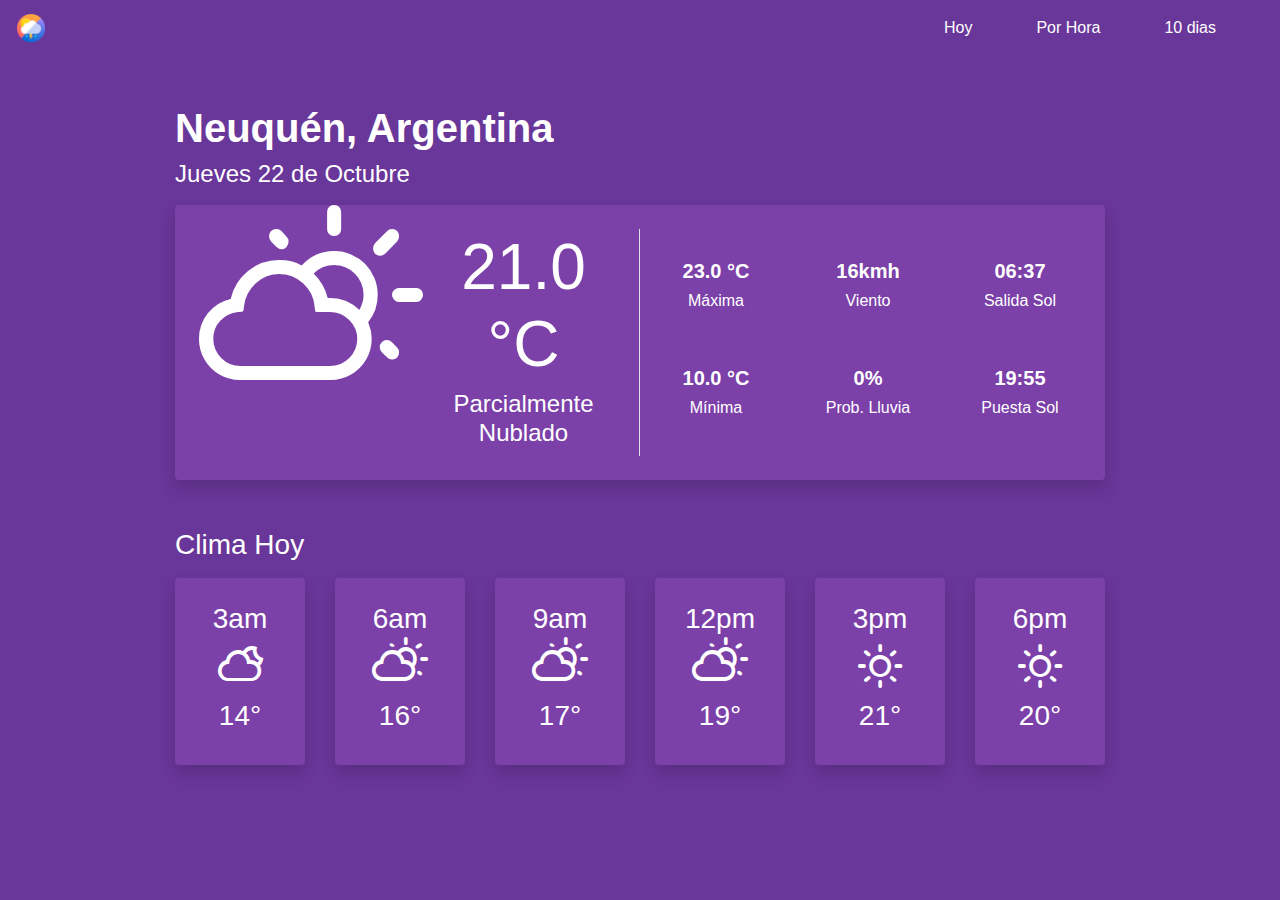
==== index.html @ 6957b63c "fix: menu links" ====
<!DOCTYPE html>
<html lang="en">
<head>
    <meta charset="UTF-8">
    <meta name="viewport" content="width=device-width, initial-scale=1.0">
    <link rel="stylesheet" href="./styles/bootstrap.min.css">
    <link rel="stylesheet" href="./styles/custom.css">
    <link rel="stylesheet" href="./styles/weather-icons.min.css">
    <title>TPO2</title>
</head>
<body class="main-bg">
      <header>
        <nav class="navbar navbar-expand-lg navbar-light main-bg ">
            <button class="navbar-toggler navbar-toggler-left" type="button" data-toggle="collapse" data-target="#navbarTogglerDemo01" aria-controls="navbarTogglerDemo01" aria-expanded="false" aria-label="Toggle navigation">
                  <span class="navbar-toggler-icon"></span>
            </button>
            <!-- imagen logo y texto-->
            <a class="navbar-brand pr-5" href="index.html">
                <img src="./assets/logo.png" width="30" height="30" class="d-inline-block align-top" alt="">
            </a>
            <div class="collapse navbar-collapse" id ="navbarTogglerDemo01">
                <div class="navbar-nav ml-auto">
                    <a class="nav-item pr-5 ml-2 text-white nav-link active " href="index.html">Hoy<span class="sr-only">(current)</span></a>
                    <a class="nav-item pr-5 ml-2 text-white nav-link" href="hora.html">Por Hora</a>
                    <a class="nav-item pr-5 ml-2 text-white nav-link" href="dias.html">10 dias</a>
                </div>
            </div>
        </nav>
    </header>
    <div class="container-fluid w-75 mt-5 text-white">
        <h1 class="bold">Neuquén, Argentina</h1>
        <h4>Jueves 22 de Octubre</h4>
        <div class="mt-3 secondary-bg p-4 text-white rounded shadow">
            <div class="row">
                <div class="col-md-12 col-lg-6 secondary-bg text-center border-right">
                    <div class="d-flex justify-content-evenly">
                        <h1 class="title huge">
                            <em class="wi wi-day-cloudy"></em>
                        </h1>
                        <div class="d-flex flex-column justify-content-center">
                            <h1 class="text-center big">
                                21.0 °C
                            </h1>
                            <h4>
                                Parcialmente Nublado
                            </h4>
                        </div>
                    </div>
                </div>
                <div class="col-md-12 col-lg-6 d-flex align-items-center justify-content-center">
                    <div class="row">
                        <div class="col-4 my-4 text-center">
                            <h5 class="bold">
                                23.0 °C
                            </h5>
                            <h6>
                                Máxima
                            </h6>
                        </div>
                        <div class="col-4 my-4 text-center">
                            <h5 class="bold">
                                16kmh
                            </h5>
                            <h6>
                                Viento
                            </h6>
                        </div>
                        <div class="col-4 my-4 text-center">
                            <h5 class="bold">
                                06:37
                            </h5>
                            <h6>
                                Salida Sol
                            </h6>
                        </div>
                        <div class="col-4 my-4 text-center">
                            <h5 class="bold">
                                10.0 °C
                            </h5>
                            <h6>
                                Mínima
                            </h6>
                        </div>
                        <div class="col-4 my-4 text-center">
                            <h5 class="bold">
                                0%
                            </h5>
                            <h6>
                                Prob. Lluvia
                            </h6>
                        </div>
                        <div class="col-4 my-4 text-center">
                            <h5 class="bold">
                                19:55
                            </h5>
                            <h6>
                                Puesta Sol
                            </h6>
                        </div>
                    </div>
                </div>
            </div>
        </div>
        <h3 class="mt-5">Clima Hoy</h3>
        <div class="row">
            <div class="col-md-4 col-lg-2">
                <div class="secondary-bg rounded shadow py-4 text-center my-2">
                    <h3>3am</h3>
                    <h1>
                        <i class="wi wi-night-alt-cloudy"></i>
                    </h1>
                    <h3>14°</h3>
                </div>
            </div>
            <div class="col-md-4 col-lg-2">
                <div class="secondary-bg rounded shadow py-4 text-center my-2">
                    <h3>6am</h3>
                    <h1>
                        <i class="wi wi-day-cloudy"></i>
                    </h1>
                    <h3>16°</h3>
                </div>
            </div>
            <div class="col-md-4 col-lg-2">
                <div class="secondary-bg rounded shadow py-4 text-center my-2">
                    <h3>9am</h3>
                    <h1>
                        <i class="wi wi-day-cloudy"></i>
                    </h1>
                    <h3>17°</h3>
                </div>
            </div>
            <div class="col-md-4 col-lg-2">
                <div class="secondary-bg rounded shadow py-4 text-center my-2">
                    <h3>12pm</h3>
                    <h1>
                        <i class="wi wi-day-cloudy"></i>
                    </h1>
                    <h3>19°</h3>
                </div>
            </div>
            <div class="col-md-4 col-lg-2">
                <div class="secondary-bg rounded shadow py-4 text-center my-2">
                    <h3>3pm</h3>
                    <h1>
                        <i class="wi wi-day-sunny"></i>
                    </h1>
                    <h3>21°</h3>
                </div>
            </div>
            <div class="col-md-4 col-lg-2">
                <div class="secondary-bg rounded shadow py-4 text-center my-2">
                    <h3>6pm</h3>
                    <h1>
                        <i class="wi wi-day-sunny"></i>
                    </h1>
                    <h3>20°</h3>
                </div>
            </div>
        </div>
    </div>
</body>
</html>
---- styles/custom.css ----
html {
    padding: 0;
    margin: 0;
}

:root {
    --main-bg-color: #693699;
    --secondary-bg-color: #7C40A9;
    --third-bg-color: #9570DD;
}

.main-bg {
    background-color: var(--main-bg-color);
}

.full-height {
    height: 100vh;
}

.center {
    display: flex;
    align-items: center;
    justify-content: center;
}

.secondary-bg {
    background: var(--secondary-bg-color);
}

.bold {
    font-weight: bold;
}

.big {
    font-size: 4rem;
}

.huge {
    font-size: 10rem;
}

.separator {
    background-color: var(--third-bg-color);
}

.justify-content-evenly {
    justify-content: space-evenly;
}

@media (max-width: 991px) {
    .border-right{
        border-right: 0px !important;
    }
}
---- styles/weather-icons.min.css ----
/*!
 *  Weather Icons 2.0
 *  Updated August 1, 2015
 *  Weather themed icons for Bootstrap
 *  Author - Erik Flowers - erik@helloerik.com
 *  Email: erik@helloerik.com
 *  Twitter: http://twitter.com/Erik_UX
 *  ------------------------------------------------------------------------------
 *  Maintained at http://erikflowers.github.io/weather-icons
 *
 *  License
 *  ------------------------------------------------------------------------------
 *  - Font licensed under SIL OFL 1.1 -
 *    http://scripts.sil.org/OFL
 *  - CSS, SCSS and LESS are licensed under MIT License -
 *    http://opensource.org/licenses/mit-license.html
 *  - Documentation licensed under CC BY 3.0 -
 *    http://creativecommons.org/licenses/by/3.0/
 *  - Inspired by and works great as a companion with Font Awesome
 *    "Font Awesome by Dave Gandy - http://fontawesome.io"
 *//*!
 *  Weather Icons 2.0
 *  Updated August 1, 2015
 *  Weather themed icons for Bootstrap
 *  Author - Erik Flowers - erik@helloerik.com
 *  Email: erik@helloerik.com
 *  Twitter: http://twitter.com/Erik_UX
 *  ------------------------------------------------------------------------------
 *  Maintained at http://erikflowers.github.io/weather-icons
 *
 *  License
 *  ------------------------------------------------------------------------------
 *  - Font licensed under SIL OFL 1.1 -
 *    http://scripts.sil.org/OFL
 *  - CSS, SCSS and LESS are licensed under MIT License -
 *    http://opensource.org/licenses/mit-license.html
 *  - Documentation licensed under CC BY 3.0 -
 *    http://creativecommons.org/licenses/by/3.0/
 *  - Inspired by and works great as a companion with Font Awesome
 *    "Font Awesome by Dave Gandy - http://fontawesome.io"
 */@font-face{font-family:weathericons;src:url(../font/weathericons-regular-webfont.eot);src:url(../font/weathericons-regular-webfont.eot?#iefix) format('embedded-opentype'),url(../font/weathericons-regular-webfont.woff2) format('woff2'),url(../font/weathericons-regular-webfont.woff) format('woff'),url(../font/weathericons-regular-webfont.ttf) format('truetype'),url(../font/weathericons-regular-webfont.svg#weather_iconsregular) format('svg');font-weight:400;font-style:normal}.wi{display:inline-block;font-family:weathericons;font-style:normal;font-weight:400;line-height:1;-webkit-font-smoothing:antialiased;-moz-osx-font-smoothing:grayscale}.wi-fw{text-align:center;width:1.4em}.wi-rotate-90{filter:progid:DXImageTransform.Microsoft.BasicImage(rotation=1);-webkit-transform:rotate(90deg);-ms-transform:rotate(90deg);transform:rotate(90deg)}.wi-rotate-180{filter:progid:DXImageTransform.Microsoft.BasicImage(rotation=2);-webkit-transform:rotate(180deg);-ms-transform:rotate(180deg);transform:rotate(180deg)}.wi-rotate-270{filter:progid:DXImageTransform.Microsoft.BasicImage(rotation=3);-webkit-transform:rotate(270deg);-ms-transform:rotate(270deg);transform:rotate(270deg)}.wi-flip-horizontal{filter:progid:DXImageTransform.Microsoft.BasicImage(rotation=0, mirror=1);-webkit-transform:scale(-1,1);-ms-transform:scale(-1,1);transform:scale(-1,1)}.wi-flip-vertical{filter:progid:DXImageTransform.Microsoft.BasicImage(rotation=2, mirror=1);-webkit-transform:scale(1,-1);-ms-transform:scale(1,-1);transform:scale(1,-1)}.wi-day-sunny:before{content:"\f00d"}.wi-day-cloudy:before{content:"\f002"}.wi-day-cloudy-gusts:before{content:"\f000"}.wi-day-cloudy-windy:before{content:"\f001"}.wi-day-fog:before{content:"\f003"}.wi-day-hail:before{content:"\f004"}.wi-day-haze:before{content:"\f0b6"}.wi-day-lightning:before{content:"\f005"}.wi-day-rain:before{content:"\f008"}.wi-day-rain-mix:before{content:"\f006"}.wi-day-rain-wind:before{content:"\f007"}.wi-day-showers:before{content:"\f009"}.wi-day-sleet:before{content:"\f0b2"}.wi-day-sleet-storm:before{content:"\f068"}.wi-day-snow:before{content:"\f00a"}.wi-day-snow-thunderstorm:before{content:"\f06b"}.wi-day-snow-wind:before{content:"\f065"}.wi-day-sprinkle:before{content:"\f00b"}.wi-day-storm-showers:before{content:"\f00e"}.wi-day-sunny-overcast:before{content:"\f00c"}.wi-day-thunderstorm:before{content:"\f010"}.wi-day-windy:before{content:"\f085"}.wi-solar-eclipse:before{content:"\f06e"}.wi-hot:before{content:"\f072"}.wi-day-cloudy-high:before{content:"\f07d"}.wi-day-light-wind:before{content:"\f0c4"}.wi-night-clear:before{content:"\f02e"}.wi-night-alt-cloudy:before{content:"\f086"}.wi-night-alt-cloudy-gusts:before{content:"\f022"}.wi-night-alt-cloudy-windy:before{content:"\f023"}.wi-night-alt-hail:before{content:"\f024"}.wi-night-alt-lightning:before{content:"\f025"}.wi-night-alt-rain:before{content:"\f028"}.wi-night-alt-rain-mix:before{content:"\f026"}.wi-night-alt-rain-wind:before{content:"\f027"}.wi-night-alt-showers:before{content:"\f029"}.wi-night-alt-sleet:before{content:"\f0b4"}.wi-night-alt-sleet-storm:before{content:"\f06a"}.wi-night-alt-snow:before{content:"\f02a"}.wi-night-alt-snow-thunderstorm:before{content:"\f06d"}.wi-night-alt-snow-wind:before{content:"\f067"}.wi-night-alt-sprinkle:before{content:"\f02b"}.wi-night-alt-storm-showers:before{content:"\f02c"}.wi-night-alt-thunderstorm:before{content:"\f02d"}.wi-night-cloudy:before{content:"\f031"}.wi-night-cloudy-gusts:before{content:"\f02f"}.wi-night-cloudy-windy:before{content:"\f030"}.wi-night-fog:before{content:"\f04a"}.wi-night-hail:before{content:"\f032"}.wi-night-lightning:before{content:"\f033"}.wi-night-partly-cloudy:before{content:"\f083"}.wi-night-rain:before{content:"\f036"}.wi-night-rain-mix:before{content:"\f034"}.wi-night-rain-wind:before{content:"\f035"}.wi-night-showers:before{content:"\f037"}.wi-night-sleet:before{content:"\f0b3"}.wi-night-sleet-storm:before{content:"\f069"}.wi-night-snow:before{content:"\f038"}.wi-night-snow-thunderstorm:before{content:"\f06c"}.wi-night-snow-wind:before{content:"\f066"}.wi-night-sprinkle:before{content:"\f039"}.wi-night-storm-showers:before{content:"\f03a"}.wi-night-thunderstorm:before{content:"\f03b"}.wi-lunar-eclipse:before{content:"\f070"}.wi-stars:before{content:"\f077"}.wi-storm-showers:before{content:"\f01d"}.wi-thunderstorm:before{content:"\f01e"}.wi-night-alt-cloudy-high:before{content:"\f07e"}.wi-night-cloudy-high:before{content:"\f080"}.wi-night-alt-partly-cloudy:before{content:"\f081"}.wi-cloud:before{content:"\f041"}.wi-cloudy:before{content:"\f013"}.wi-cloudy-gusts:before{content:"\f011"}.wi-cloudy-windy:before{content:"\f012"}.wi-fog:before{content:"\f014"}.wi-hail:before{content:"\f015"}.wi-rain:before{content:"\f019"}.wi-rain-mix:before{content:"\f017"}.wi-rain-wind:before{content:"\f018"}.wi-showers:before{content:"\f01a"}.wi-sleet:before{content:"\f0b5"}.wi-snow:before{content:"\f01b"}.wi-sprinkle:before{content:"\f01c"}.wi-storm-showers:before{content:"\f01d"}.wi-thunderstorm:before{content:"\f01e"}.wi-snow-wind:before{content:"\f064"}.wi-snow:before{content:"\f01b"}.wi-smog:before{content:"\f074"}.wi-smoke:before{content:"\f062"}.wi-lightning:before{content:"\f016"}.wi-raindrops:before{content:"\f04e"}.wi-raindrop:before{content:"\f078"}.wi-dust:before{content:"\f063"}.wi-snowflake-cold:before{content:"\f076"}.wi-windy:before{content:"\f021"}.wi-strong-wind:before{content:"\f050"}.wi-sandstorm:before{content:"\f082"}.wi-earthquake:before{content:"\f0c6"}.wi-fire:before{content:"\f0c7"}.wi-flood:before{content:"\f07c"}.wi-meteor:before{content:"\f071"}.wi-tsunami:before{content:"\f0c5"}.wi-volcano:before{content:"\f0c8"}.wi-hurricane:before{content:"\f073"}.wi-tornado:before{content:"\f056"}.wi-small-craft-advisory:before{content:"\f0cc"}.wi-gale-warning:before{content:"\f0cd"}.wi-storm-warning:before{content:"\f0ce"}.wi-hurricane-warning:before{content:"\f0cf"}.wi-wind-direction:before{content:"\f0b1"}.wi-alien:before{content:"\f075"}.wi-celsius:before{content:"\f03c"}.wi-fahrenheit:before{content:"\f045"}.wi-degrees:before{content:"\f042"}.wi-thermometer:before{content:"\f055"}.wi-thermometer-exterior:before{content:"\f053"}.wi-thermometer-internal:before{content:"\f054"}.wi-cloud-down:before{content:"\f03d"}.wi-cloud-up:before{content:"\f040"}.wi-cloud-refresh:before{content:"\f03e"}.wi-horizon:before{content:"\f047"}.wi-horizon-alt:before{content:"\f046"}.wi-sunrise:before{content:"\f051"}.wi-sunset:before{content:"\f052"}.wi-moonrise:before{content:"\f0c9"}.wi-moonset:before{content:"\f0ca"}.wi-refresh:before{content:"\f04c"}.wi-refresh-alt:before{content:"\f04b"}.wi-umbrella:before{content:"\f084"}.wi-barometer:before{content:"\f079"}.wi-humidity:before{content:"\f07a"}.wi-na:before{content:"\f07b"}.wi-train:before{content:"\f0cb"}.wi-moon-new:before{content:"\f095"}.wi-moon-waxing-crescent-1:before{content:"\f096"}.wi-moon-waxing-crescent-2:before{content:"\f097"}.wi-moon-waxing-crescent-3:before{content:"\f098"}.wi-moon-waxing-crescent-4:before{content:"\f099"}.wi-moon-waxing-crescent-5:before{content:"\f09a"}.wi-moon-waxing-crescent-6:before{content:"\f09b"}.wi-moon-first-quarter:before{content:"\f09c"}.wi-moon-waxing-gibbous-1:before{content:"\f09d"}.wi-moon-waxing-gibbous-2:before{content:"\f09e"}.wi-moon-waxing-gibbous-3:before{content:"\f09f"}.wi-moon-waxing-gibbous-4:before{content:"\f0a0"}.wi-moon-waxing-gibbous-5:before{content:"\f0a1"}.wi-moon-waxing-gibbous-6:before{content:"\f0a2"}.wi-moon-full:before{content:"\f0a3"}.wi-moon-waning-gibbous-1:before{content:"\f0a4"}.wi-moon-waning-gibbous-2:before{content:"\f0a5"}.wi-moon-waning-gibbous-3:before{content:"\f0a6"}.wi-moon-waning-gibbous-4:before{content:"\f0a7"}.wi-moon-waning-gibbous-5:before{content:"\f0a8"}.wi-moon-waning-gibbous-6:before{content:"\f0a9"}.wi-moon-third-quarter:before{content:"\f0aa"}.wi-moon-waning-crescent-1:before{content:"\f0ab"}.wi-moon-waning-crescent-2:before{content:"\f0ac"}.wi-moon-waning-crescent-3:before{content:"\f0ad"}.wi-moon-waning-crescent-4:before{content:"\f0ae"}.wi-moon-waning-crescent-5:before{content:"\f0af"}.wi-moon-waning-crescent-6:before{content:"\f0b0"}.wi-moon-alt-new:before{content:"\f0eb"}.wi-moon-alt-waxing-crescent-1:before{content:"\f0d0"}.wi-moon-alt-waxing-crescent-2:before{content:"\f0d1"}.wi-moon-alt-waxing-crescent-3:before{content:"\f0d2"}.wi-moon-alt-waxing-crescent-4:before{content:"\f0d3"}.wi-moon-alt-waxing-crescent-5:before{content:"\f0d4"}.wi-moon-alt-waxing-crescent-6:before{content:"\f0d5"}.wi-moon-alt-first-quarter:before{content:"\f0d6"}.wi-moon-alt-waxing-gibbous-1:before{content:"\f0d7"}.wi-moon-alt-waxing-gibbous-2:before{content:"\f0d8"}.wi-moon-alt-waxing-gibbous-3:before{content:"\f0d9"}.wi-moon-alt-waxing-gibbous-4:before{content:"\f0da"}.wi-moon-alt-waxing-gibbous-5:before{content:"\f0db"}.wi-moon-alt-waxing-gibbous-6:before{content:"\f0dc"}.wi-moon-alt-full:before{content:"\f0dd"}.wi-moon-alt-waning-gibbous-1:before{content:"\f0de"}.wi-moon-alt-waning-gibbous-2:before{content:"\f0df"}.wi-moon-alt-waning-gibbous-3:before{content:"\f0e0"}.wi-moon-alt-waning-gibbous-4:before{content:"\f0e1"}.wi-moon-alt-waning-gibbous-5:before{content:"\f0e2"}.wi-moon-alt-waning-gibbous-6:before{content:"\f0e3"}.wi-moon-alt-third-quarter:before{content:"\f0e4"}.wi-moon-alt-waning-crescent-1:before{content:"\f0e5"}.wi-moon-alt-waning-crescent-2:before{content:"\f0e6"}.wi-moon-alt-waning-crescent-3:before{content:"\f0e7"}.wi-moon-alt-waning-crescent-4:before{content:"\f0e8"}.wi-moon-alt-waning-crescent-5:before{content:"\f0e9"}.wi-moon-alt-waning-crescent-6:before{content:"\f0ea"}.wi-moon-0:before{content:"\f095"}.wi-moon-1:before{content:"\f096"}.wi-moon-2:before{content:"\f097"}.wi-moon-3:before{content:"\f098"}.wi-moon-4:before{content:"\f099"}.wi-moon-5:before{content:"\f09a"}.wi-moon-6:before{content:"\f09b"}.wi-moon-7:before{content:"\f09c"}.wi-moon-8:before{content:"\f09d"}.wi-moon-9:before{content:"\f09e"}.wi-moon-10:before{content:"\f09f"}.wi-moon-11:before{content:"\f0a0"}.wi-moon-12:before{content:"\f0a1"}.wi-moon-13:before{content:"\f0a2"}.wi-moon-14:before{content:"\f0a3"}.wi-moon-15:before{content:"\f0a4"}.wi-moon-16:before{content:"\f0a5"}.wi-moon-17:before{content:"\f0a6"}.wi-moon-18:before{content:"\f0a7"}.wi-moon-19:before{content:"\f0a8"}.wi-moon-20:before{content:"\f0a9"}.wi-moon-21:before{content:"\f0aa"}.wi-moon-22:before{content:"\f0ab"}.wi-moon-23:before{content:"\f0ac"}.wi-moon-24:before{content:"\f0ad"}.wi-moon-25:before{content:"\f0ae"}.wi-moon-26:before{content:"\f0af"}.wi-moon-27:before{content:"\f0b0"}.wi-time-1:before{content:"\f08a"}.wi-time-2:before{content:"\f08b"}.wi-time-3:before{content:"\f08c"}.wi-time-4:before{content:"\f08d"}.wi-time-5:before{content:"\f08e"}.wi-time-6:before{content:"\f08f"}.wi-time-7:before{content:"\f090"}.wi-time-8:before{content:"\f091"}.wi-time-9:before{content:"\f092"}.wi-time-10:before{content:"\f093"}.wi-time-11:before{content:"\f094"}.wi-time-12:before{content:"\f089"}.wi-direction-up:before{content:"\f058"}.wi-direction-up-right:before{content:"\f057"}.wi-direction-right:before{content:"\f04d"}.wi-direction-down-right:before{content:"\f088"}.wi-direction-down:before{content:"\f044"}.wi-direction-down-left:before{content:"\f043"}.wi-direction-left:before{content:"\f048"}.wi-direction-up-left:before{content:"\f087"}.wi-wind-beaufort-0:before{content:"\f0b7"}.wi-wind-beaufort-1:before{content:"\f0b8"}.wi-wind-beaufort-2:before{content:"\f0b9"}.wi-wind-beaufort-3:before{content:"\f0ba"}.wi-wind-beaufort-4:before{content:"\f0bb"}.wi-wind-beaufort-5:before{content:"\f0bc"}.wi-wind-beaufort-6:before{content:"\f0bd"}.wi-wind-beaufort-7:before{content:"\f0be"}.wi-wind-beaufort-8:before{content:"\f0bf"}.wi-wind-beaufort-9:before{content:"\f0c0"}.wi-wind-beaufort-10:before{content:"\f0c1"}.wi-wind-beaufort-11:before{content:"\f0c2"}.wi-wind-beaufort-12:before{content:"\f0c3"}.wi-yahoo-0:before{content:"\f056"}.wi-yahoo-1:before{content:"\f00e"}.wi-yahoo-2:before{content:"\f073"}.wi-yahoo-3:before{content:"\f01e"}.wi-yahoo-4:before{content:"\f01e"}.wi-yahoo-5:before{content:"\f017"}.wi-yahoo-6:before{content:"\f017"}.wi-yahoo-7:before{content:"\f017"}.wi-yahoo-8:before{content:"\f015"}.wi-yahoo-9:before{content:"\f01a"}.wi-yahoo-10:before{content:"\f015"}.wi-yahoo-11:before{content:"\f01a"}.wi-yahoo-12:before{content:"\f01a"}.wi-yahoo-13:before{content:"\f01b"}.wi-yahoo-14:before{content:"\f00a"}.wi-yahoo-15:before{content:"\f064"}.wi-yahoo-16:before{content:"\f01b"}.wi-yahoo-17:before{content:"\f015"}.wi-yahoo-18:before{content:"\f017"}.wi-yahoo-19:before{content:"\f063"}.wi-yahoo-20:before{content:"\f014"}.wi-yahoo-21:before{content:"\f021"}.wi-yahoo-22:before{content:"\f062"}.wi-yahoo-23:before{content:"\f050"}.wi-yahoo-24:before{content:"\f050"}.wi-yahoo-25:before{content:"\f076"}.wi-yahoo-26:before{content:"\f013"}.wi-yahoo-27:before{content:"\f031"}.wi-yahoo-28:before{content:"\f002"}.wi-yahoo-29:before{content:"\f031"}.wi-yahoo-30:before{content:"\f002"}.wi-yahoo-31:before{content:"\f02e"}.wi-yahoo-32:before{content:"\f00d"}.wi-yahoo-33:before{content:"\f083"}.wi-yahoo-34:before{content:"\f00c"}.wi-yahoo-35:before{content:"\f017"}.wi-yahoo-36:before{content:"\f072"}.wi-yahoo-37:before{content:"\f00e"}.wi-yahoo-38:before{content:"\f00e"}.wi-yahoo-39:before{content:"\f00e"}.wi-yahoo-40:before{content:"\f01a"}.wi-yahoo-41:before{content:"\f064"}.wi-yahoo-42:before{content:"\f01b"}.wi-yahoo-43:before{content:"\f064"}.wi-yahoo-44:before{content:"\f00c"}.wi-yahoo-45:before{content:"\f00e"}.wi-yahoo-46:before{content:"\f01b"}.wi-yahoo-47:before{content:"\f00e"}.wi-yahoo-3200:before{content:"\f077"}.wi-forecast-io-clear-day:before{content:"\f00d"}.wi-forecast-io-clear-night:before{content:"\f02e"}.wi-forecast-io-rain:before{content:"\f019"}.wi-forecast-io-snow:before{content:"\f01b"}.wi-forecast-io-sleet:before{content:"\f0b5"}.wi-forecast-io-wind:before{content:"\f050"}.wi-forecast-io-fog:before{content:"\f014"}.wi-forecast-io-cloudy:before{content:"\f013"}.wi-forecast-io-partly-cloudy-day:before{content:"\f002"}.wi-forecast-io-partly-cloudy-night:before{content:"\f031"}.wi-forecast-io-hail:before{content:"\f015"}.wi-forecast-io-thunderstorm:before{content:"\f01e"}.wi-forecast-io-tornado:before{content:"\f056"}.wi-wmo4680-00:before,.wi-wmo4680-0:before{content:"\f055"}.wi-wmo4680-01:before,.wi-wmo4680-1:before{content:"\f013"}.wi-wmo4680-02:before,.wi-wmo4680-2:before{content:"\f055"}.wi-wmo4680-03:before,.wi-wmo4680-3:before{content:"\f013"}.wi-wmo4680-04:before,.wi-wmo4680-4:before{content:"\f014"}.wi-wmo4680-05:before,.wi-wmo4680-5:before{content:"\f014"}.wi-wmo4680-10:before{content:"\f014"}.wi-wmo4680-11:before{content:"\f014"}.wi-wmo4680-12:before{content:"\f016"}.wi-wmo4680-18:before{content:"\f050"}.wi-wmo4680-20:before{content:"\f014"}.wi-wmo4680-21:before{content:"\f017"}.wi-wmo4680-22:before{content:"\f017"}.wi-wmo4680-23:before{content:"\f019"}.wi-wmo4680-24:before{content:"\f01b"}.wi-wmo4680-25:before{content:"\f015"}.wi-wmo4680-26:before{content:"\f01e"}.wi-wmo4680-27:before{content:"\f063"}.wi-wmo4680-28:before{content:"\f063"}.wi-wmo4680-29:before{content:"\f063"}.wi-wmo4680-30:before{content:"\f014"}.wi-wmo4680-31:before{content:"\f014"}.wi-wmo4680-32:before{content:"\f014"}.wi-wmo4680-33:before{content:"\f014"}.wi-wmo4680-34:before{content:"\f014"}.wi-wmo4680-35:before{content:"\f014"}.wi-wmo4680-40:before{content:"\f017"}.wi-wmo4680-41:before{content:"\f01c"}.wi-wmo4680-42:before{content:"\f019"}.wi-wmo4680-43:before{content:"\f01c"}.wi-wmo4680-44:before{content:"\f019"}.wi-wmo4680-45:before{content:"\f015"}.wi-wmo4680-46:before{content:"\f015"}.wi-wmo4680-47:before{content:"\f01b"}.wi-wmo4680-48:before{content:"\f01b"}.wi-wmo4680-50:before{content:"\f01c"}.wi-wmo4680-51:before{content:"\f01c"}.wi-wmo4680-52:before{content:"\f019"}.wi-wmo4680-53:before{content:"\f019"}.wi-wmo4680-54:before{content:"\f076"}.wi-wmo4680-55:before{content:"\f076"}.wi-wmo4680-56:before{content:"\f076"}.wi-wmo4680-57:before{content:"\f01c"}.wi-wmo4680-58:before{content:"\f019"}.wi-wmo4680-60:before{content:"\f01c"}.wi-wmo4680-61:before{content:"\f01c"}.wi-wmo4680-62:before{content:"\f019"}.wi-wmo4680-63:before{content:"\f019"}.wi-wmo4680-64:before{content:"\f015"}.wi-wmo4680-65:before{content:"\f015"}.wi-wmo4680-66:before{content:"\f015"}.wi-wmo4680-67:before{content:"\f017"}.wi-wmo4680-68:before{content:"\f017"}.wi-wmo4680-70:before{content:"\f01b"}.wi-wmo4680-71:before{content:"\f01b"}.wi-wmo4680-72:before{content:"\f01b"}.wi-wmo4680-73:before{content:"\f01b"}.wi-wmo4680-74:before{content:"\f076"}.wi-wmo4680-75:before{content:"\f076"}.wi-wmo4680-76:before{content:"\f076"}.wi-wmo4680-77:before{content:"\f01b"}.wi-wmo4680-78:before{content:"\f076"}.wi-wmo4680-80:before{content:"\f019"}.wi-wmo4680-81:before{content:"\f01c"}.wi-wmo4680-82:before{content:"\f019"}.wi-wmo4680-83:before{content:"\f019"}.wi-wmo4680-84:before{content:"\f01d"}.wi-wmo4680-85:before{content:"\f017"}.wi-wmo4680-86:before{content:"\f017"}.wi-wmo4680-87:before{content:"\f017"}.wi-wmo4680-89:before{content:"\f015"}.wi-wmo4680-90:before{content:"\f016"}.wi-wmo4680-91:before{content:"\f01d"}.wi-wmo4680-92:before{content:"\f01e"}.wi-wmo4680-93:before{content:"\f01e"}.wi-wmo4680-94:before{content:"\f016"}.wi-wmo4680-95:before{content:"\f01e"}.wi-wmo4680-96:before{content:"\f01e"}.wi-wmo4680-99:before{content:"\f056"}.wi-owm-200:before{content:"\f01e"}.wi-owm-201:before{content:"\f01e"}.wi-owm-202:before{content:"\f01e"}.wi-owm-210:before{content:"\f016"}.wi-owm-211:before{content:"\f016"}.wi-owm-212:before{content:"\f016"}.wi-owm-221:before{content:"\f016"}.wi-owm-230:before{content:"\f01e"}.wi-owm-231:before{content:"\f01e"}.wi-owm-232:before{content:"\f01e"}.wi-owm-300:before{content:"\f01c"}.wi-owm-301:before{content:"\f01c"}.wi-owm-302:before{content:"\f019"}.wi-owm-310:before{content:"\f017"}.wi-owm-311:before{content:"\f019"}.wi-owm-312:before{content:"\f019"}.wi-owm-313:before{content:"\f01a"}.wi-owm-314:before{content:"\f019"}.wi-owm-321:before{content:"\f01c"}.wi-owm-500:before{content:"\f01c"}.wi-owm-501:before{content:"\f019"}.wi-owm-502:before{content:"\f019"}.wi-owm-503:before{content:"\f019"}.wi-owm-504:before{content:"\f019"}.wi-owm-511:before{content:"\f017"}.wi-owm-520:before{content:"\f01a"}.wi-owm-521:before{content:"\f01a"}.wi-owm-522:before{content:"\f01a"}.wi-owm-531:before{content:"\f01d"}.wi-owm-600:before{content:"\f01b"}.wi-owm-601:before{content:"\f01b"}.wi-owm-602:before{content:"\f0b5"}.wi-owm-611:before{content:"\f017"}.wi-owm-612:before{content:"\f017"}.wi-owm-615:before{content:"\f017"}.wi-owm-616:before{content:"\f017"}.wi-owm-620:before{content:"\f017"}.wi-owm-621:before{content:"\f01b"}.wi-owm-622:before{content:"\f01b"}.wi-owm-701:before{content:"\f01a"}.wi-owm-711:before{content:"\f062"}.wi-owm-721:before{content:"\f0b6"}.wi-owm-731:before{content:"\f063"}.wi-owm-741:before{content:"\f014"}.wi-owm-761:before{content:"\f063"}.wi-owm-762:before{content:"\f063"}.wi-owm-771:before{content:"\f011"}.wi-owm-781:before{content:"\f056"}.wi-owm-800:before{content:"\f00d"}.wi-owm-801:before{content:"\f011"}.wi-owm-802:before{content:"\f011"}.wi-owm-803:before{content:"\f012"}.wi-owm-804:before{content:"\f013"}.wi-owm-900:before{content:"\f056"}.wi-owm-901:before{content:"\f01d"}.wi-owm-902:before{content:"\f073"}.wi-owm-903:before{content:"\f076"}.wi-owm-904:before{content:"\f072"}.wi-owm-905:before{content:"\f021"}.wi-owm-906:before{content:"\f015"}.wi-owm-957:before{content:"\f050"}.wi-owm-day-200:before{content:"\f010"}.wi-owm-day-201:before{content:"\f010"}.wi-owm-day-202:before{content:"\f010"}.wi-owm-day-210:before{content:"\f005"}.wi-owm-day-211:before{content:"\f005"}.wi-owm-day-212:before{content:"\f005"}.wi-owm-day-221:before{content:"\f005"}.wi-owm-day-230:before{content:"\f010"}.wi-owm-day-231:before{content:"\f010"}.wi-owm-day-232:before{content:"\f010"}.wi-owm-day-300:before{content:"\f00b"}.wi-owm-day-301:before{content:"\f00b"}.wi-owm-day-302:before{content:"\f008"}.wi-owm-day-310:before{content:"\f008"}.wi-owm-day-311:before{content:"\f008"}.wi-owm-day-312:before{content:"\f008"}.wi-owm-day-313:before{content:"\f008"}.wi-owm-day-314:before{content:"\f008"}.wi-owm-day-321:before{content:"\f00b"}.wi-owm-day-500:before{content:"\f00b"}.wi-owm-day-501:before{content:"\f008"}.wi-owm-day-502:before{content:"\f008"}.wi-owm-day-503:before{content:"\f008"}.wi-owm-day-504:before{content:"\f008"}.wi-owm-day-511:before{content:"\f006"}.wi-owm-day-520:before{content:"\f009"}.wi-owm-day-521:before{content:"\f009"}.wi-owm-day-522:before{content:"\f009"}.wi-owm-day-531:before{content:"\f00e"}.wi-owm-day-600:before{content:"\f00a"}.wi-owm-day-601:before{content:"\f0b2"}.wi-owm-day-602:before{content:"\f00a"}.wi-owm-day-611:before{content:"\f006"}.wi-owm-day-612:before{content:"\f006"}.wi-owm-day-615:before{content:"\f006"}.wi-owm-day-616:before{content:"\f006"}.wi-owm-day-620:before{content:"\f006"}.wi-owm-day-621:before{content:"\f00a"}.wi-owm-day-622:before{content:"\f00a"}.wi-owm-day-701:before{content:"\f009"}.wi-owm-day-711:before{content:"\f062"}.wi-owm-day-721:before{content:"\f0b6"}.wi-owm-day-731:before{content:"\f063"}.wi-owm-day-741:before{content:"\f003"}.wi-owm-day-761:before{content:"\f063"}.wi-owm-day-762:before{content:"\f063"}.wi-owm-day-781:before{content:"\f056"}.wi-owm-day-800:before{content:"\f00d"}.wi-owm-day-801:before{content:"\f000"}.wi-owm-day-802:before{content:"\f000"}.wi-owm-day-803:before{content:"\f000"}.wi-owm-day-804:before{content:"\f00c"}.wi-owm-day-900:before{content:"\f056"}.wi-owm-day-902:before{content:"\f073"}.wi-owm-day-903:before{content:"\f076"}.wi-owm-day-904:before{content:"\f072"}.wi-owm-day-906:before{content:"\f004"}.wi-owm-day-957:before{content:"\f050"}.wi-owm-night-200:before{content:"\f02d"}.wi-owm-night-201:before{content:"\f02d"}.wi-owm-night-202:before{content:"\f02d"}.wi-owm-night-210:before{content:"\f025"}.wi-owm-night-211:before{content:"\f025"}.wi-owm-night-212:before{content:"\f025"}.wi-owm-night-221:before{content:"\f025"}.wi-owm-night-230:before{content:"\f02d"}.wi-owm-night-231:before{content:"\f02d"}.wi-owm-night-232:before{content:"\f02d"}.wi-owm-night-300:before{content:"\f02b"}.wi-owm-night-301:before{content:"\f02b"}.wi-owm-night-302:before{content:"\f028"}.wi-owm-night-310:before{content:"\f028"}.wi-owm-night-311:before{content:"\f028"}.wi-owm-night-312:before{content:"\f028"}.wi-owm-night-313:before{content:"\f028"}.wi-owm-night-314:before{content:"\f028"}.wi-owm-night-321:before{content:"\f02b"}.wi-owm-night-500:before{content:"\f02b"}.wi-owm-night-501:before{content:"\f028"}.wi-owm-night-502:before{content:"\f028"}.wi-owm-night-503:before{content:"\f028"}.wi-owm-night-504:before{content:"\f028"}.wi-owm-night-511:before{content:"\f026"}.wi-owm-night-520:before{content:"\f029"}.wi-owm-night-521:before{content:"\f029"}.wi-owm-night-522:before{content:"\f029"}.wi-owm-night-531:before{content:"\f02c"}.wi-owm-night-600:before{content:"\f02a"}.wi-owm-night-601:before{content:"\f0b4"}.wi-owm-night-602:before{content:"\f02a"}.wi-owm-night-611:before{content:"\f026"}.wi-owm-night-612:before{content:"\f026"}.wi-owm-night-615:before{content:"\f026"}.wi-owm-night-616:before{content:"\f026"}.wi-owm-night-620:before{content:"\f026"}.wi-owm-night-621:before{content:"\f02a"}.wi-owm-night-622:before{content:"\f02a"}.wi-owm-night-701:before{content:"\f029"}.wi-owm-night-711:before{content:"\f062"}.wi-owm-night-721:before{content:"\f0b6"}.wi-owm-night-731:before{content:"\f063"}.wi-owm-night-741:before{content:"\f04a"}.wi-owm-night-761:before{content:"\f063"}.wi-owm-night-762:before{content:"\f063"}.wi-owm-night-781:before{content:"\f056"}.wi-owm-night-800:before{content:"\f02e"}.wi-owm-night-801:before{content:"\f022"}.wi-owm-night-802:before{content:"\f022"}.wi-owm-night-803:before{content:"\f022"}.wi-owm-night-804:before{content:"\f086"}.wi-owm-night-900:before{content:"\f056"}.wi-owm-night-902:before{content:"\f073"}.wi-owm-night-903:before{content:"\f076"}.wi-owm-night-904:before{content:"\f072"}.wi-owm-night-906:before{content:"\f024"}.wi-owm-night-957:before{content:"\f050"}.wi-wu-chanceflurries:before{content:"\f064"}.wi-wu-chancerain:before{content:"\f019"}.wi-wu-chancesleat:before{content:"\f0b5"}.wi-wu-chancesnow:before{content:"\f01b"}.wi-wu-chancetstorms:before{content:"\f01e"}.wi-wu-clear:before{content:"\f00d"}.wi-wu-cloudy:before{content:"\f002"}.wi-wu-flurries:before{content:"\f064"}.wi-wu-hazy:before{content:"\f0b6"}.wi-wu-mostlycloudy:before{content:"\f002"}.wi-wu-mostlysunny:before{content:"\f00d"}.wi-wu-partlycloudy:before{content:"\f002"}.wi-wu-partlysunny:before{content:"\f00d"}.wi-wu-rain:before{content:"\f01a"}.wi-wu-sleat:before{content:"\f0b5"}.wi-wu-snow:before{content:"\f01b"}.wi-wu-sunny:before{content:"\f00d"}.wi-wu-tstorms:before{content:"\f01e"}.wi-wu-unknown:before{content:"\f00d"}
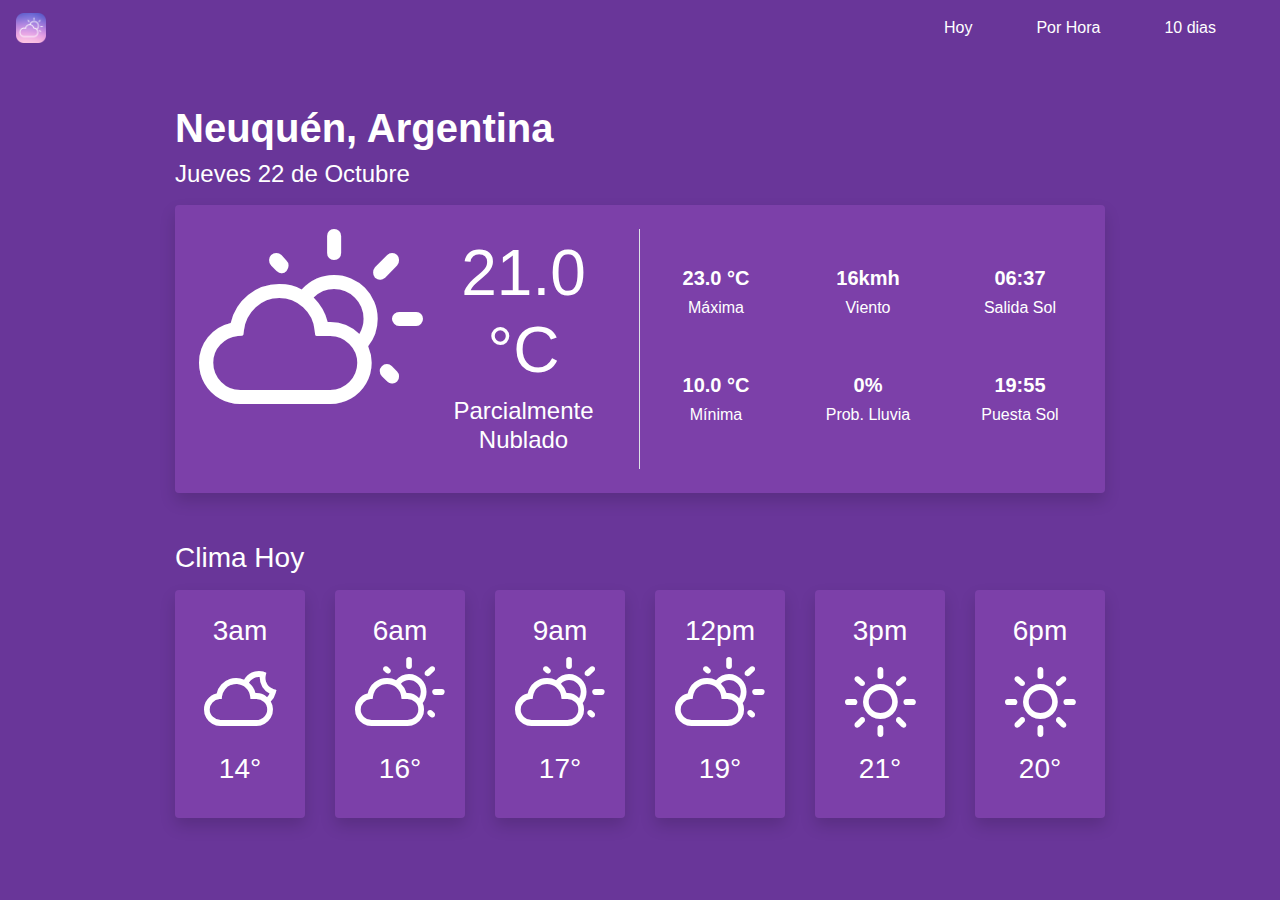
==== commit a975eff8: "fix: accessibility" ====
--- a/index.html
+++ b/index.html
@@ -16,7 +16,7 @@
             </button>
             <!-- imagen logo y texto-->
             <a class="navbar-brand pr-5" href="index.html">
-                <img src="./assets/logo.png" width="30" height="30" class="d-inline-block align-top" alt="">
+                <img src="./assets/logo.png" width="30" height="30" class="d-inline-block align-top" alt="Logo de la pagina">
             </a>
             <div class="collapse navbar-collapse" id ="navbarTogglerDemo01">
                 <div class="navbar-nav ml-auto">
@@ -34,9 +34,9 @@
             <div class="row">
                 <div class="col-md-12 col-lg-6 secondary-bg text-center border-right">
                     <div class="d-flex justify-content-evenly">
-                        <h1 class="title huge">
-                            <em class="wi wi-day-cloudy"></em>
-                        </h1>
+                        <span class="huge">
+                            <i class="wi wi-day-cloudy"></i>
+                        </span>
                         <div class="d-flex flex-column justify-content-center">
                             <h1 class="text-center big">
                                 21.0 °C
@@ -106,54 +106,54 @@
             <div class="col-md-4 col-lg-2">
                 <div class="secondary-bg rounded shadow py-4 text-center my-2">
                     <h3>3am</h3>
-                    <h1>
+                    <span class="big">
                         <i class="wi wi-night-alt-cloudy"></i>
-                    </h1>
+                    </span>
                     <h3>14°</h3>
                 </div>
             </div>
             <div class="col-md-4 col-lg-2">
                 <div class="secondary-bg rounded shadow py-4 text-center my-2">
                     <h3>6am</h3>
-                    <h1>
+                    <span class="big">
                         <i class="wi wi-day-cloudy"></i>
-                    </h1>
+                    </span>
                     <h3>16°</h3>
                 </div>
             </div>
             <div class="col-md-4 col-lg-2">
                 <div class="secondary-bg rounded shadow py-4 text-center my-2">
                     <h3>9am</h3>
-                    <h1>
+                    <span class="big">
                         <i class="wi wi-day-cloudy"></i>
-                    </h1>
+                    </span>
                     <h3>17°</h3>
                 </div>
             </div>
             <div class="col-md-4 col-lg-2">
                 <div class="secondary-bg rounded shadow py-4 text-center my-2">
                     <h3>12pm</h3>
-                    <h1>
+                    <span class="big">
                         <i class="wi wi-day-cloudy"></i>
-                    </h1>
+                    </span>
                     <h3>19°</h3>
                 </div>
             </div>
             <div class="col-md-4 col-lg-2">
                 <div class="secondary-bg rounded shadow py-4 text-center my-2">
                     <h3>3pm</h3>
-                    <h1>
+                    <span class="big">
                         <i class="wi wi-day-sunny"></i>
-                    </h1>
+                    </span>
                     <h3>21°</h3>
                 </div>
             </div>
             <div class="col-md-4 col-lg-2">
                 <div class="secondary-bg rounded shadow py-4 text-center my-2">
                     <h3>6pm</h3>
-                    <h1>
+                    <span class="big">
                         <i class="wi wi-day-sunny"></i>
-                    </h1>
+                    </span>
                     <h3>20°</h3>
                 </div>
             </div>
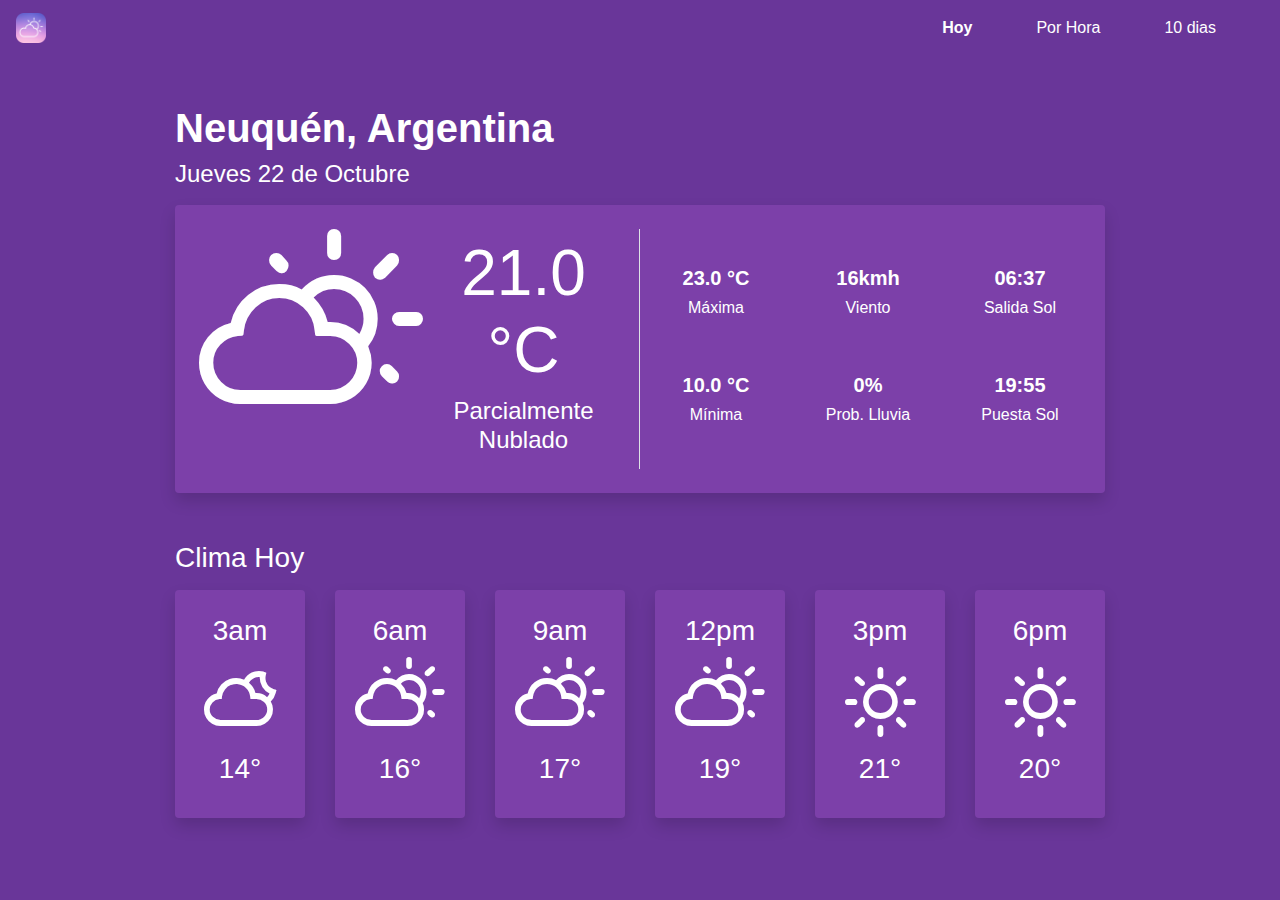
==== commit f0713154: "feat: new script for arrows" ====
--- a/index.html
+++ b/index.html
@@ -1,8 +1,11 @@
 <!DOCTYPE html>
-<html lang="en">
+<html lang="es">
 <head>
     <meta charset="UTF-8">
     <meta name="viewport" content="width=device-width, initial-scale=1.0">
+    <meta name="description" content="Clima en Neuquen Capital">
+    <meta http-equiv="Content-Language" content="es">
+    <meta name=”distribution” content=”global”/>
     <link rel="stylesheet" href="./styles/bootstrap.min.css">
     <link rel="stylesheet" href="./styles/custom.css">
     <link rel="stylesheet" href="./styles/weather-icons.min.css">
@@ -15,12 +18,12 @@
                   <span class="navbar-toggler-icon"></span>
             </button>
             <!-- imagen logo y texto-->
-            <a class="navbar-brand pr-5" href="index.html">
+            <a class="navbar-brand pr-5" href="./">
                 <img src="./assets/logo.png" width="30" height="30" class="d-inline-block align-top" alt="Logo de la pagina">
             </a>
             <div class="collapse navbar-collapse" id ="navbarTogglerDemo01">
                 <div class="navbar-nav ml-auto">
-                    <a class="nav-item pr-5 ml-2 text-white nav-link active " href="index.html">Hoy<span class="sr-only">(current)</span></a>
+                    <a class="nav-item pr-5 ml-2 text-white nav-link bold" href="#">Hoy</a>
                     <a class="nav-item pr-5 ml-2 text-white nav-link" href="hora.html">Por Hora</a>
                     <a class="nav-item pr-5 ml-2 text-white nav-link" href="dias.html">10 dias</a>
                 </div>
@@ -159,5 +162,8 @@
             </div>
         </div>
     </div>
+
+    
+    <script src="./scripts/header.js"></script>
 </body>
 </html>--- a/styles/custom.css
+++ b/styles/custom.css
@@ -27,8 +27,16 @@
     background: var(--secondary-bg-color);
 }
 
+.pointer {
+    cursor: pointer;
+}
+
 .bold {
     font-weight: bold;
+}
+
+.middle {
+    font-size: 2rem;
 }
 
 .big {
@@ -51,4 +59,13 @@
     .border-right{
         border-right: 0px !important;
     }
+}
+
+/*mostrar ocultar*/
+
+#up{
+    display: none;
+}
+#down{
+    display: block;
 }